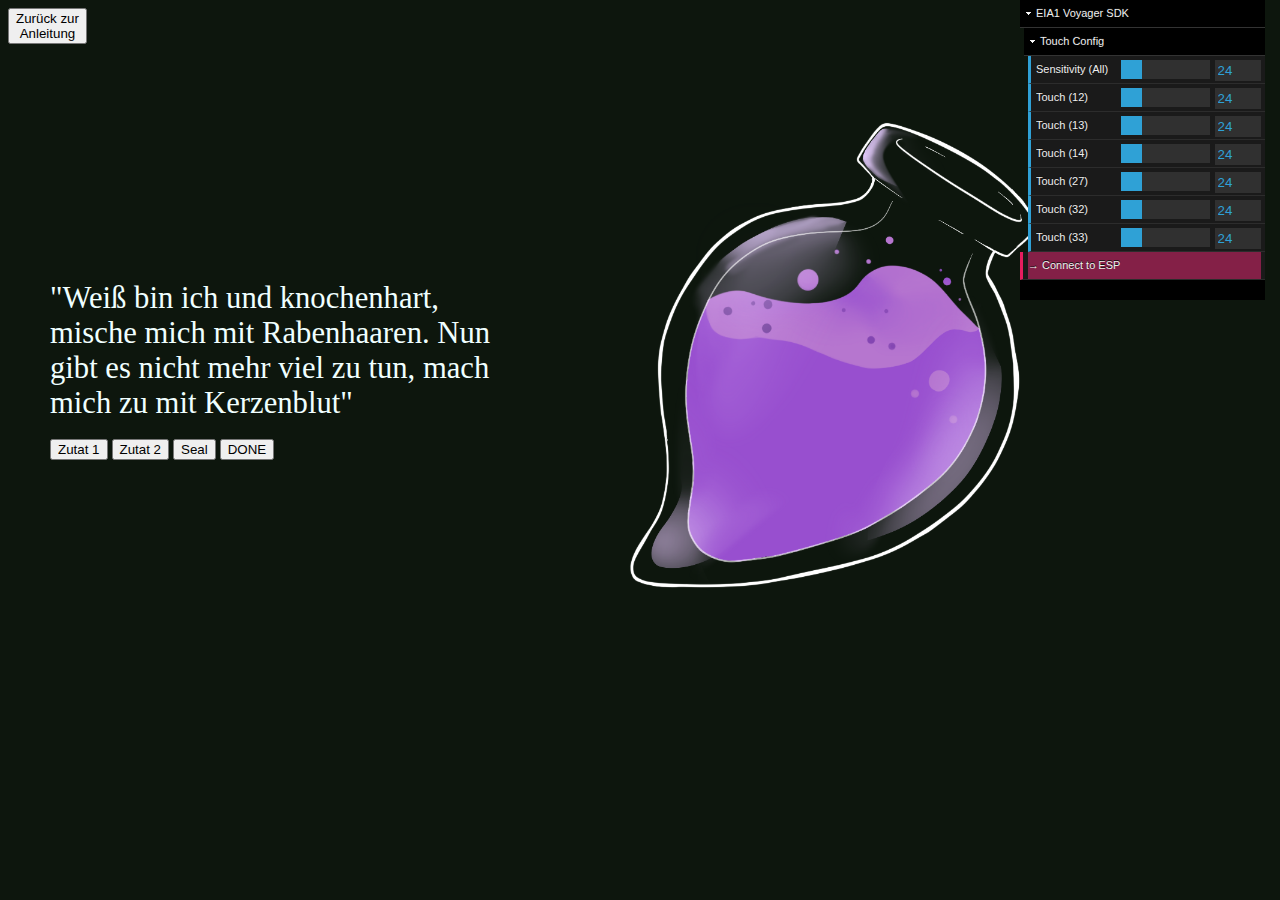
==== code/game.html @ 64d72a1b "js ohne resetBilder + gameEnd HTML" ====
<!DOCTYPE html>
<html lang="en">
<head>
    <meta charset="UTF-8">
    <meta name="viewport" content="width=device-width, initial-scale=1.0">
    <title> Die Zauberstube</title>
    <script src="/script/eia1_voyager_sdk.min.js" defer></script>
    <script src="/script/dat.gui.min.js" defer></script>
    <script defer src="/script/scriptFinal.js" defer></script>
    <link rel = "stylesheet" href="style.css">
</head>

<body>
<!-- Button, der zurück zur Anleitung führt-->
    <button type="button" onclick="window.location.href ='index.html'"> Zurück zur <br> Anleitung</a> </button>

<!-- 1. Block links für Trank Rezept Text und Buttons zur Zutaten Auswahl-->
<div class="Rezept" id="RezeptDiv"></div>

<div class="SwitchButtons" id="ButtonDiv">
    <button class="Auswahl" id="ingredient1_button" type="button" >Zutat 1</button>
    <button class="Auswahl" id="ingredient2_button" type="button" >Zutat 2</button>
    <button class="Auswahl" id="Seal_button"type="button" >Seal</button>
    <button class="Auswahl" id="fertig_button"type="button" >DONE</button>
</div>

<!-- Trank div, mit Klasse, damit Bild auf unterster Ebene erscheint-->
    <div class="unten">
        <img class="trank" src="/img/Trank.png" alt="Potion Bottle" >
    </div>


<!-- Ingredient divs mit Klasse:oben, damit sie nicht verdeckt werden; IDs um von der Funktion gefunden zu werden.-->
    <div class="ingredient1">  </div>
    <div class="oben">
        <img id="Kristal" class="ingredient1" src="/img/Kristal.png">
    </div>
    <div class="oben">
        <img id="Zahn" class="ingredient1" src="/img/Zahn.png">
    </div>
    <div class="oben">
        <img id="Kralle" class="ingredient1" src="/img/Kralle.png">
    </div>
    

<!--ingredient 2 Bilder-->
    <div class="oben">
        <img id="Feder" class="ingredient2" src="/img/Feder.png">
    </div>
    
    <div class="oben">
        <img id="Bluete" class="ingredient2" src="/img/Bluete.png">
    </div>
    <div class="oben">
        <img id="Haar" class="ingredient2" src="/img/Haar.png">
    </div>
    

<!--Seal Bilder-->    
    <div class="oben">
        <img id="Korken" class="Seal" src="/img/Korken.png">
    </div>
    <div class="oben">
        <img id="Tuch" class="Seal" src="/img/Tuch.png">
    </div>
    <div class="oben">
        <img id="Wachs" class="Seal" src="/img/Wachs.png">
    </div>

   
</body>
</html>
---- code/style.css ----
.html {
    background-color: blueviolet;
}
body { background: 
    rgb(13, 22, 13);
}

.Anleitung {
    width: 550px;
    position: absolute;
    left: calc((100% - 550px)/2);
    top: 20px;
    font-family:Chiller, Baskerville, Calibri;
    font-size: 18pt; 
    color: rgb(194, 207, 207);
    letter-spacing: 0.5px ;
}

.SwitchButtons {
    width: 350px;
    position: absolute;
    bottom: calc((100% - 20px)/2);
    left: 50px; 
}

.Rezept {
    width: 450px;
    position: absolute;
    top: calc((100% - 400px)/2);
    left: 50px;
    font-family:Chiller;
    font-size: 23pt;
    color: azure;
}

.unten {
    position: absolute;
    width: 500px;
    z-index: 0;
    right:calc((100% - 800px)/2);
}
.oben {
    position: absolute;
    width: 500px;
    z-index: 1;
    right:calc((100% - 800px)/2);
}

.trank {
    position: absolute;
    z-index: 0;
    width: 600px;
    height: 600px;
}

.ingredient1,
.ingredient2,
.Seal{
    position:absolute;
    right:calc((100% - 700px)/2);
    width:600px;
    height:600px;
}

.hidden{
    visibility:hidden;
}
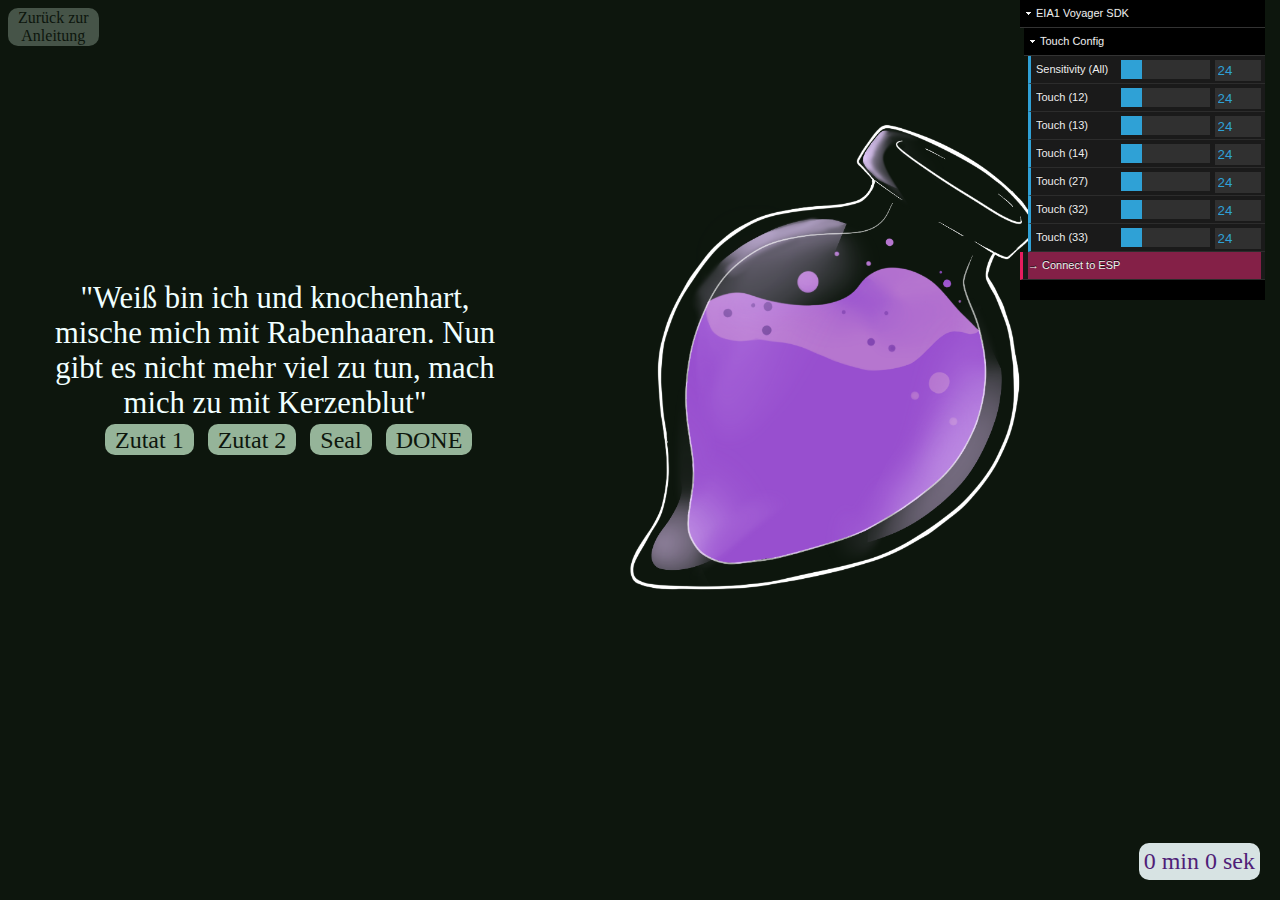
==== commit d6bbc4b6: "timer + game end" ====
--- a/code/game.html
+++ b/code/game.html
@@ -11,11 +11,20 @@
 </head>
 
 <body>
-<!-- Button, der zurück zur Anleitung führt-->
-    <button type="button" onclick="window.location.href ='index.html'"> Zurück zur <br> Anleitung</a> </button>
+    <div class="timer">
+        <span id="minuten">0</span> min
+        <span id="sekunden">0</span> sek 
+      </div>
+
+<!-- Button zurück zur Anleitung -->
+    <button class="goBack" type="button" onclick="window.location.href ='index.html'"> Zurück zur <br> Anleitung</a> </button>
 
 <!-- 1. Block links für Trank Rezept Text und Buttons zur Zutaten Auswahl-->
 <div class="Rezept" id="RezeptDiv"></div>
+<div class="congrats" id="congratsDiv" >
+    <p> "Herzlichen Glückwunsch, du hast deine Trank-Brauerei Prüfung bestanden! </p>
+    <button class="playAgain" type="button" onclick="window.location.href ='game.html'"> Spiele <br> nochmal</a> </button>
+</div>
 
 <div class="SwitchButtons" id="ButtonDiv">
     <button class="Auswahl" id="ingredient1_button" type="button" >Zutat 1</button>
@@ -24,14 +33,16 @@
     <button class="Auswahl" id="fertig_button"type="button" >DONE</button>
 </div>
 
+<div class="wrongBilder" id="wrongBilder"> </div>
+<div id="usedTimeDiv" class="usedTimeDiv"></div>
+
 <!-- Trank div, mit Klasse, damit Bild auf unterster Ebene erscheint-->
     <div class="unten">
         <img class="trank" src="/img/Trank.png" alt="Potion Bottle" >
     </div>
 
 
-<!-- Ingredient divs mit Klasse:oben, damit sie nicht verdeckt werden; IDs um von der Funktion gefunden zu werden.-->
-    <div class="ingredient1">  </div>
+<!-- Ingredient 1 Bilder -->
     <div class="oben">
         <img id="Kristal" class="ingredient1" src="/img/Kristal.png">
     </div>
--- a/code/style.css
+++ b/code/style.css
@@ -16,11 +16,66 @@
     letter-spacing: 0.5px ;
 }
 
+
+.timer {
+    background-color: rgb(215, 227, 227);
+    color: rgb(80, 30, 120);
+    text-align: center;
+    font-family:Chiller, Baskerville, Calibri;
+    font-size: 18pt; 
+    border-radius: 10px; 
+    padding: 5px;
+    display: inline-block; 
+    position: fixed;
+    bottom: 20px; 
+    right: 20px;
+  }
+
+.usedTimeDiv{
+    width: 450px;
+    position: absolute;
+    top: 600px;
+    left: 50px;
+    font-family:Chiller;
+    font-size: 23pt;
+    text-align: center;
+    color: azure;
+}
+
 .SwitchButtons {
-    width: 350px;
+    width: 450px;
     position: absolute;
     bottom: calc((100% - 20px)/2);
-    left: 50px; 
+    left: 100px; 
+}
+
+.Auswahl {
+    width: 450 px;
+    background-color: rgb(149, 180, 153);
+    color: rgb(13, 22, 13);
+    text-align: center;
+    font-family: Baskerville Old Face, Calibri;
+    font-size: 18pt; 
+    border-radius: 10px;
+    border: none; 
+    margin: 5px;
+    padding-left: 10px;
+    padding-right: 10px;
+    padding-top: 3px;
+}
+
+.goBack {
+    width: 70 px;
+    background-color: rgb(70, 84, 72);
+    color: rgb(13, 22, 13);
+    text-align: center;
+    font-family: Baskerville Old Face, Calibri;
+    font-size: 12pt; 
+    border-radius: 10px;
+    border: none; 
+    padding-left: 10px;
+    padding-right: 10px;
+    
 }
 
 .Rezept {
@@ -30,6 +85,7 @@
     left: 50px;
     font-family:Chiller;
     font-size: 23pt;
+    text-align: center;
     color: azure;
 }
 
@@ -65,3 +121,41 @@
 .hidden{
     visibility:hidden;
 }
+
+
+.gameEnd{
+    width: 450px;
+    position: absolute;
+    top: calc((100% - 400px)/2);
+    left: calc((100% - 450)/2);
+    font-family:Chiller;
+    font-size: 23pt;
+    color: azure;
+}
+
+.congrats {
+    visibility: hidden;
+    width: 450px;
+    position: absolute;
+    top: calc((100% - 400px)/2);
+    left: 50px;
+    font-family:Chiller;
+    font-size: 23pt;
+    text-align: center;
+    color: azure;
+}
+
+.playAgain {
+    width: 450 px;
+    background-color: rgb(149, 180, 153);
+    color: rgb(13, 22, 13);
+    text-align: center;
+    font-family: Baskerville Old Face, Calibri;
+    font-size: 18pt; 
+    border-radius: 10px;
+    border: none; 
+    margin: 5px;
+    padding-left: 10px;
+    padding-right: 10px;
+    padding-top: 3px;
+}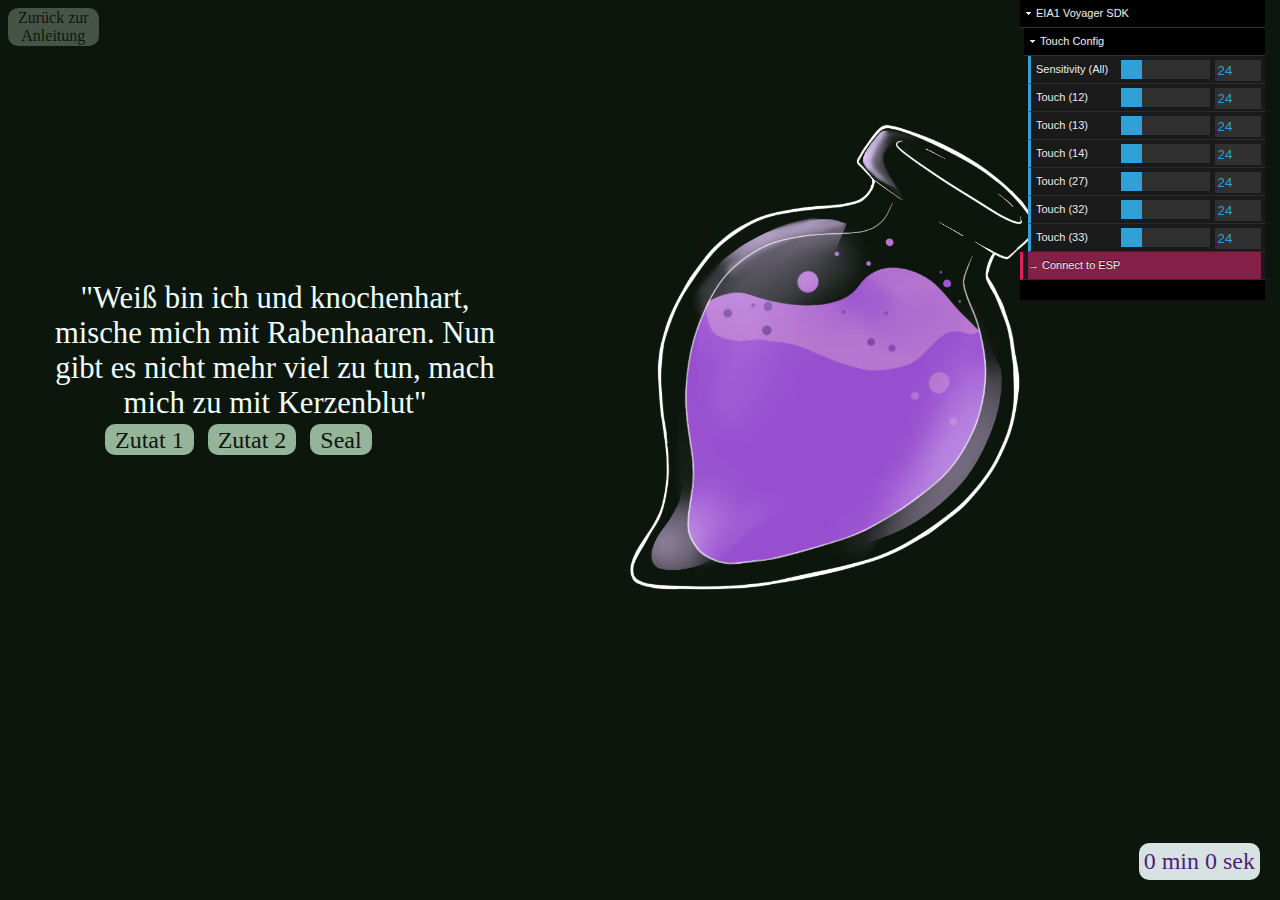
==== commit f2e4fe4f: "feinschliff" ====
--- a/code/game.html
+++ b/code/game.html
@@ -5,7 +5,6 @@
     <meta name="viewport" content="width=device-width, initial-scale=1.0">
     <title> Die Zauberstube</title>
     <script src="/script/eia1_voyager_sdk.min.js" defer></script>
-    <script src="/script/dat.gui.min.js" defer></script>
     <script defer src="/script/scriptFinal.js" defer></script>
     <link rel = "stylesheet" href="style.css">
 </head>
@@ -30,13 +29,16 @@
     <button class="Auswahl" id="ingredient1_button" type="button" >Zutat 1</button>
     <button class="Auswahl" id="ingredient2_button" type="button" >Zutat 2</button>
     <button class="Auswahl" id="Seal_button"type="button" >Seal</button>
-    <button class="Auswahl" id="fertig_button"type="button" >DONE</button>
 </div>
 
-<div class="wrongBilder" id="wrongBilder"> </div>
+
 <div id="usedTimeDiv" class="usedTimeDiv"></div>
 
-<!-- Trank div, mit Klasse, damit Bild auf unterster Ebene erscheint-->
+<div class="alertWrong" id="alert"> </div>
+        
+<div class="alertRight" id="alert"> </div>
+
+<!-- Trank -->
     <div class="unten">
         <img class="trank" src="/img/Trank.png" alt="Potion Bottle" >
     </div>
--- a/code/style.css
+++ b/code/style.css
@@ -31,10 +31,11 @@
     right: 20px;
   }
 
+
 .usedTimeDiv{
     width: 450px;
     position: absolute;
-    top: 600px;
+    top: calc((100% - 20px)/2);
     left: 50px;
     font-family:Chiller;
     font-size: 23pt;
@@ -76,6 +77,34 @@
     padding-left: 10px;
     padding-right: 10px;
     
+}
+
+
+.alertWrong{
+    position: absolute;
+    width: 50px;
+    width: 450px;
+    position: absolute;
+    bottom: calc((100% - 300px)/2);
+    left: 20px; 
+    font-family:Chiller, Baskerville Old Face, Calibri;
+    font-size: 30pt;
+    text-align: center;
+    color: rgb(207, 109, 222);
+}
+
+.alertRight{
+    background-color: rgb(13, 22, 13);
+    position: absolute;
+    width: 50px;
+    width: 450px;
+    position: absolute;
+    bottom: calc((100% - 300px)/2);
+    left: 20px; 
+    font-family:Chiller, Baskerville Old Face, Calibri;
+    font-size: 23pt;
+    text-align: center;
+    color: rgb(86, 243, 105);
 }
 
 .Rezept {
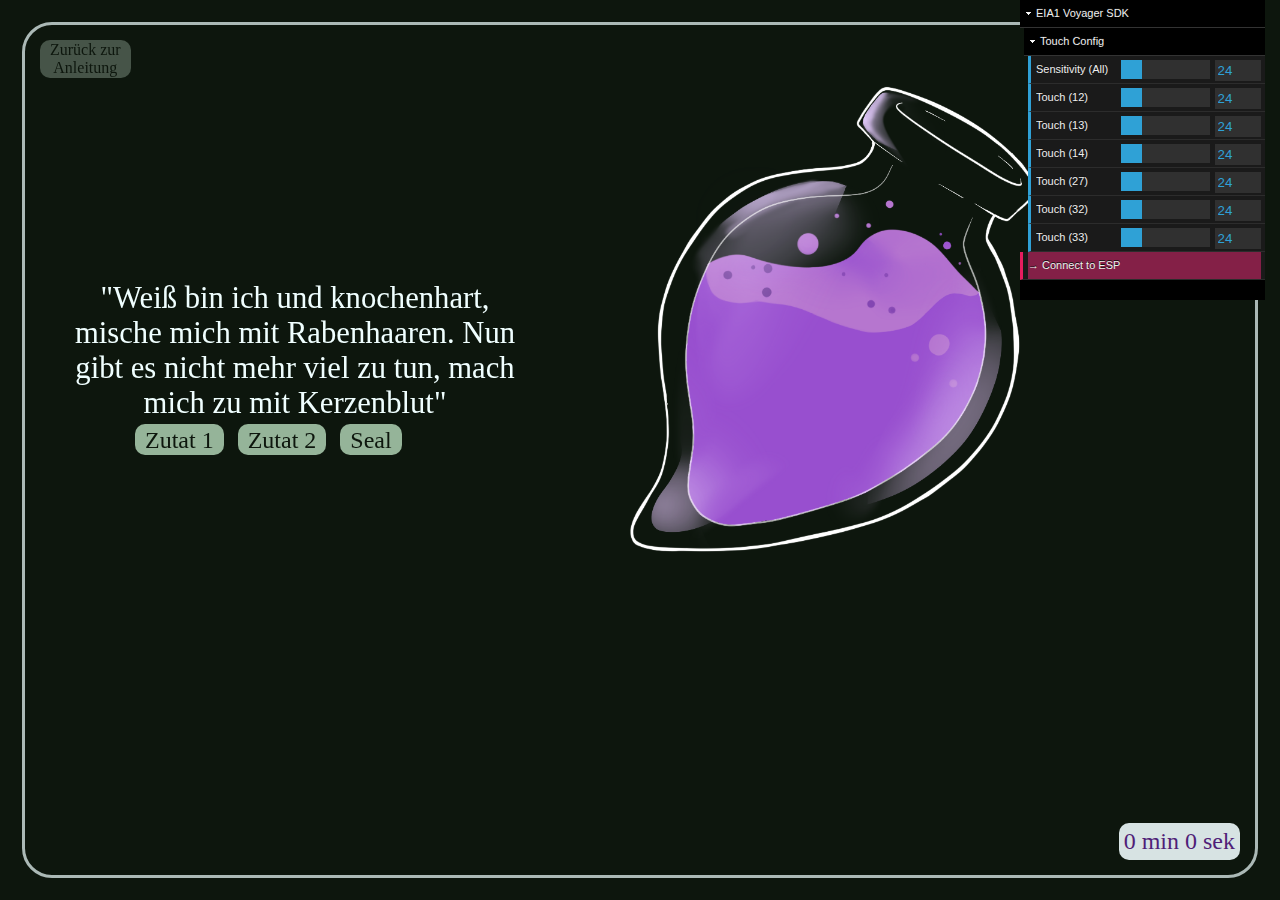
==== commit d2c2ba52: "styling" ====
--- a/code/game.html
+++ b/code/game.html
@@ -79,7 +79,7 @@
     <div class="oben">
         <img id="Wachs" class="Seal" src="/img/Wachs.png">
     </div>
-
+<div class = "rahmen"> </div>
    
 </body>
 </html>--- a/code/style.css
+++ b/code/style.css
@@ -1,9 +1,23 @@
 .html {
     background-color: blueviolet;
 }
-body { background: 
-    rgb(13, 22, 13);
-}
+body { 
+    background: rgb(13, 22, 13);
+}
+
+.rahmen {
+    position: fixed;
+    width: calc(100% - 50px);
+    height: calc(100% - 50px);
+    left: 50%;
+    top: 50%;
+    transform: translate(-50%, -50%);
+    border: 3px solid azure; 
+    border-radius: 30px;
+    z-index: -1;
+    opacity: 70%;
+}
+
 
 .Anleitung {
     width: 550px;
@@ -27,8 +41,8 @@
     padding: 5px;
     display: inline-block; 
     position: fixed;
-    bottom: 20px; 
-    right: 20px;
+    bottom: 40px; 
+    right: 40px;
   }
 
 
@@ -47,7 +61,7 @@
     width: 450px;
     position: absolute;
     bottom: calc((100% - 20px)/2);
-    left: 100px; 
+    left: 130px;  
 }
 
 .Auswahl {
@@ -63,9 +77,17 @@
     padding-left: 10px;
     padding-right: 10px;
     padding-top: 3px;
-}
+    transition: background-color 0.3s ease;
+}
+
+.Auswahl:hover {
+    background-color: rgb(186, 117, 218);
+    box-shadow: inset 0 0 5px 0px rgb(57, 30, 82);
+}
+
 
 .goBack {
+    position: absolute;
     width: 70 px;
     background-color: rgb(70, 84, 72);
     color: rgb(13, 22, 13);
@@ -76,7 +98,13 @@
     border: none; 
     padding-left: 10px;
     padding-right: 10px;
+    left: 40px;
+    top: 40px;
     
+}
+.goBack:hover {
+    background-color: rgb(186, 117, 218);
+    box-shadow: inset 0 0 5px 0px rgb(57, 30, 82);
 }
 
 
@@ -111,7 +139,7 @@
     width: 450px;
     position: absolute;
     top: calc((100% - 400px)/2);
-    left: 50px;
+    left: 70px;
     font-family:Chiller;
     font-size: 23pt;
     text-align: center;
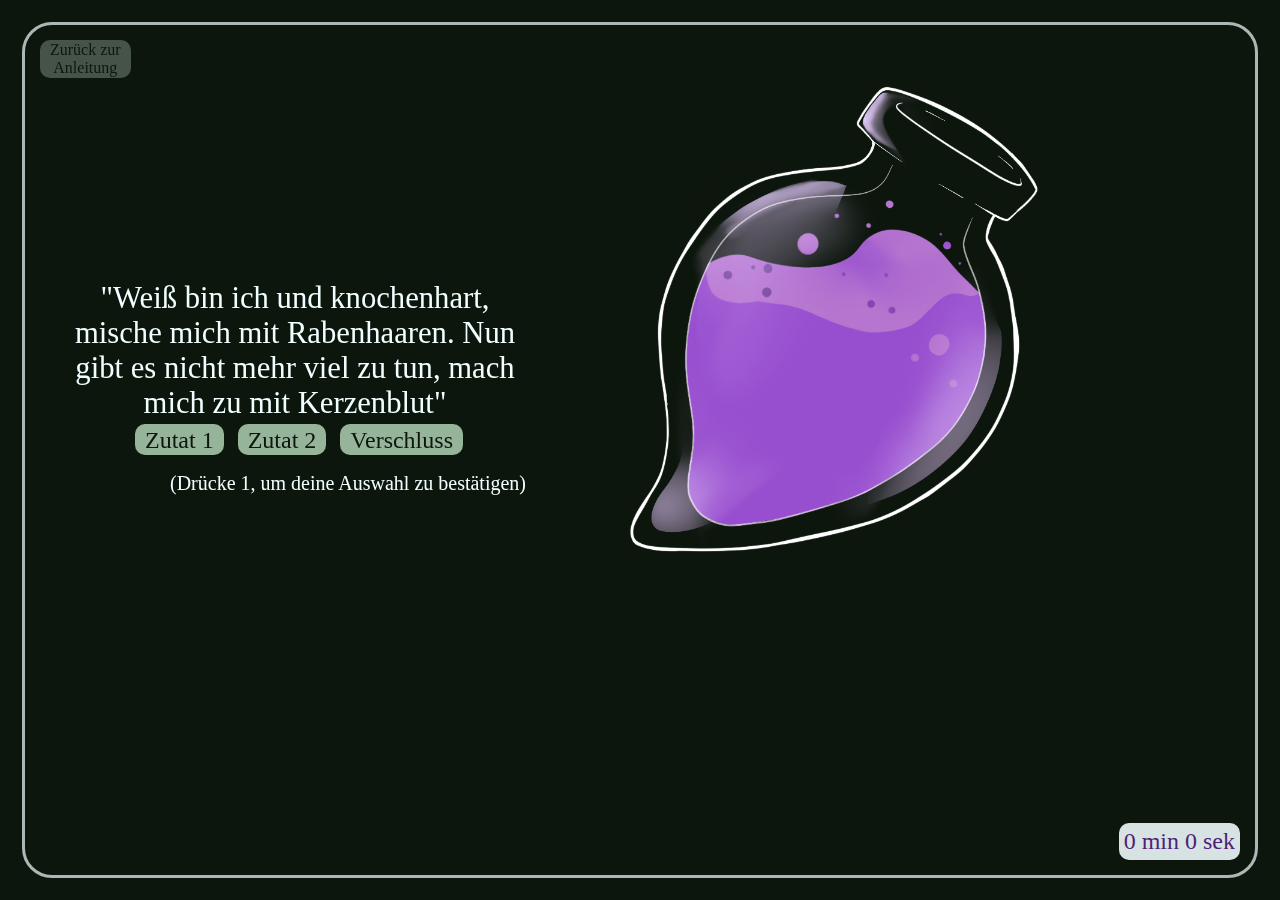
==== commit d0862abe: "Game ohne ESP" ====
--- a/code/game.html
+++ b/code/game.html
@@ -4,7 +4,7 @@
     <meta charset="UTF-8">
     <meta name="viewport" content="width=device-width, initial-scale=1.0">
     <title> Die Zauberstube</title>
-    <script src="/script/eia1_voyager_sdk.min.js" defer></script>
+    <!--<script src="/script/eia1_voyager_sdk.min.js" defer></script>-->
     <script defer src="/script/scriptFinal.js" defer></script>
     <link rel = "stylesheet" href="style.css">
 </head>
@@ -26,9 +26,11 @@
 </div>
 
 <div class="SwitchButtons" id="ButtonDiv">
+    
     <button class="Auswahl" id="ingredient1_button" type="button" >Zutat 1</button>
     <button class="Auswahl" id="ingredient2_button" type="button" >Zutat 2</button>
-    <button class="Auswahl" id="Seal_button"type="button" >Seal</button>
+    <button class="Auswahl" id="Seal_button"type="button" >Verschluss</button>
+     <p id="Hinweis">  (Drücke 1, um deine Auswahl zu bestätigen) </p>
 </div>
 
 
--- a/code/style.css
+++ b/code/style.css
@@ -1,3 +1,6 @@
+href {
+    color: white;
+}
 .html {
     background-color: blueviolet;
 }
@@ -18,7 +21,16 @@
     opacity: 70%;
 }
 
-
+#startGame {
+    width: 550px;
+    position: absolute;
+    left: calc((100% - 550px)/2);
+    top: 20px;
+    font-family:Chiller, Baskerville, Calibri;
+    font-size: 18pt; 
+    color: rgb(194, 207, 207);
+    letter-spacing: 0.5px ;
+}
 .Anleitung {
     width: 550px;
     position: absolute;
@@ -64,6 +76,16 @@
     left: 130px;  
 }
 
+#Hinweis{
+    color: azure;
+    position: absolute;
+    bottom: calc((100% - 150px)/2);
+    left: 40px;
+    align-self: center;
+    font-family:Chiller, Baskerville Old Face, Calibri;
+    font-size: 15pt;
+    text-align: center;
+}
 .Auswahl {
     width: 450 px;
     background-color: rgb(149, 180, 153);
